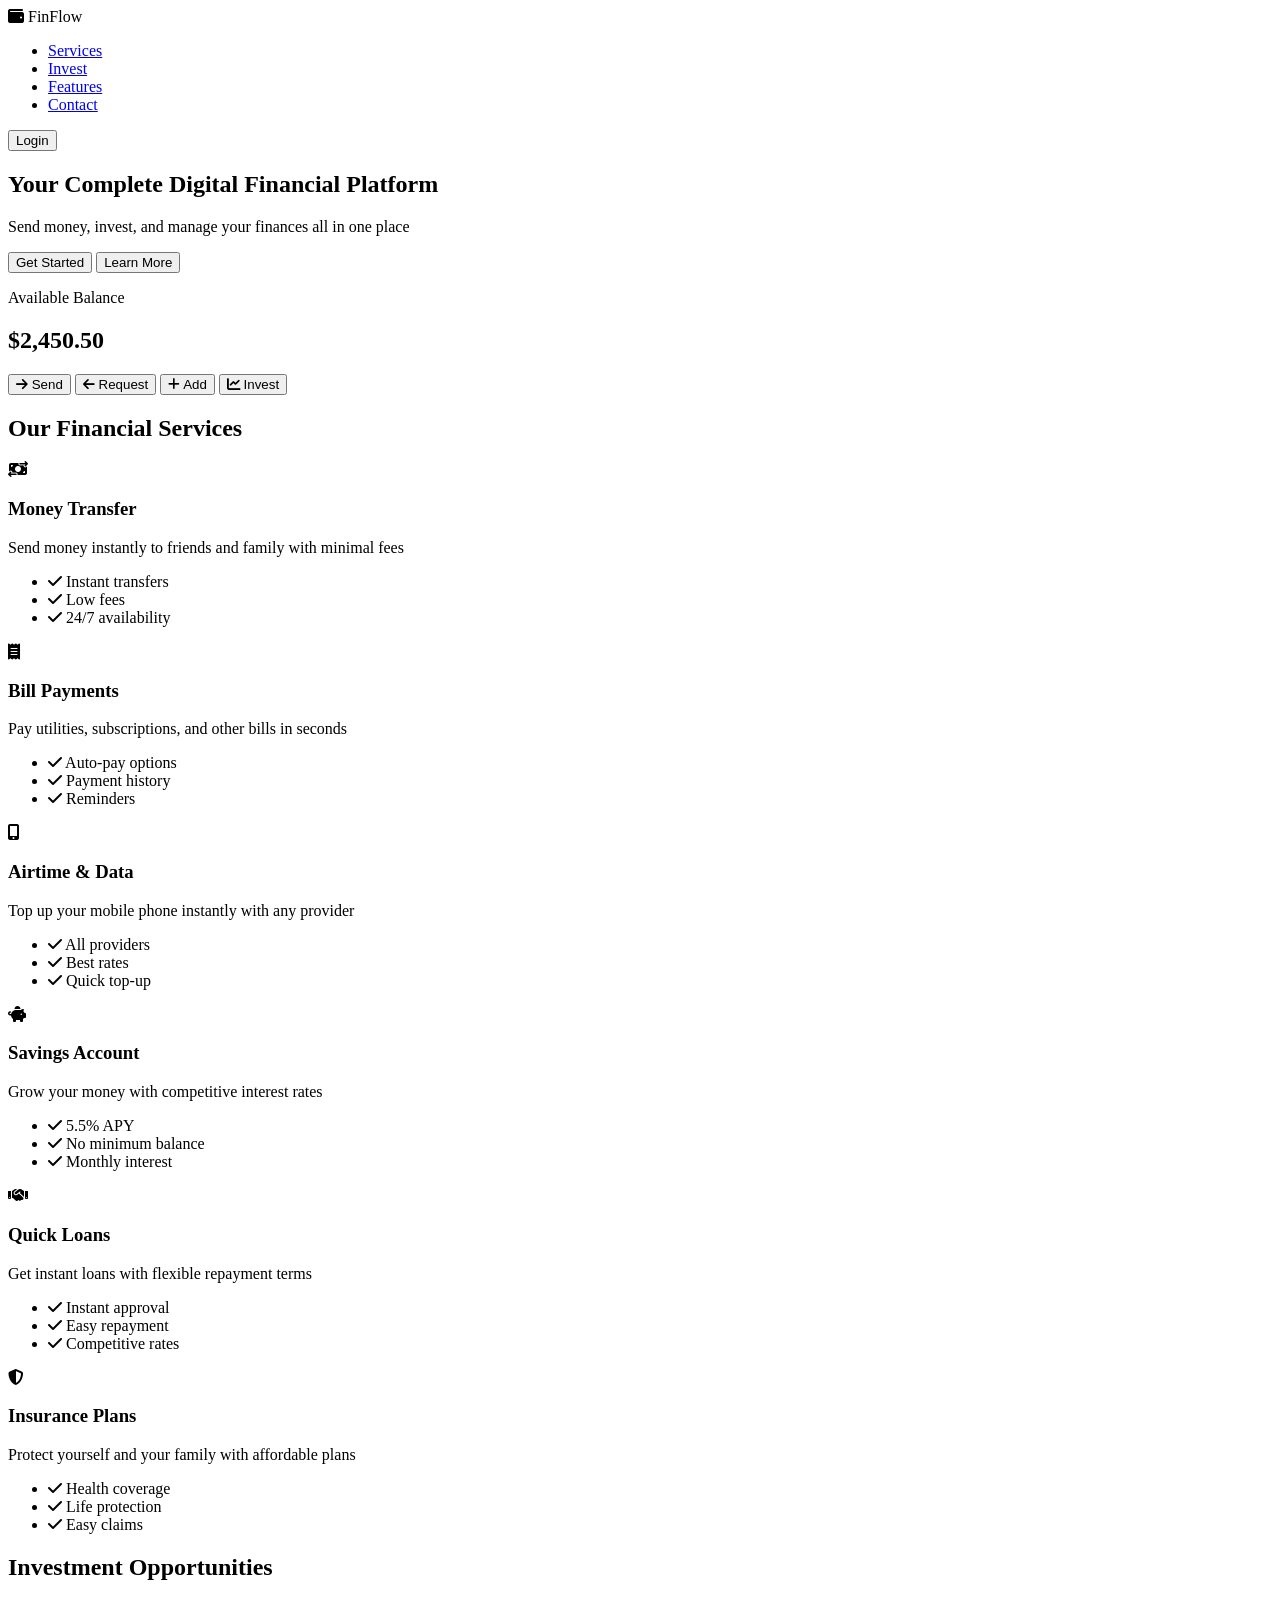
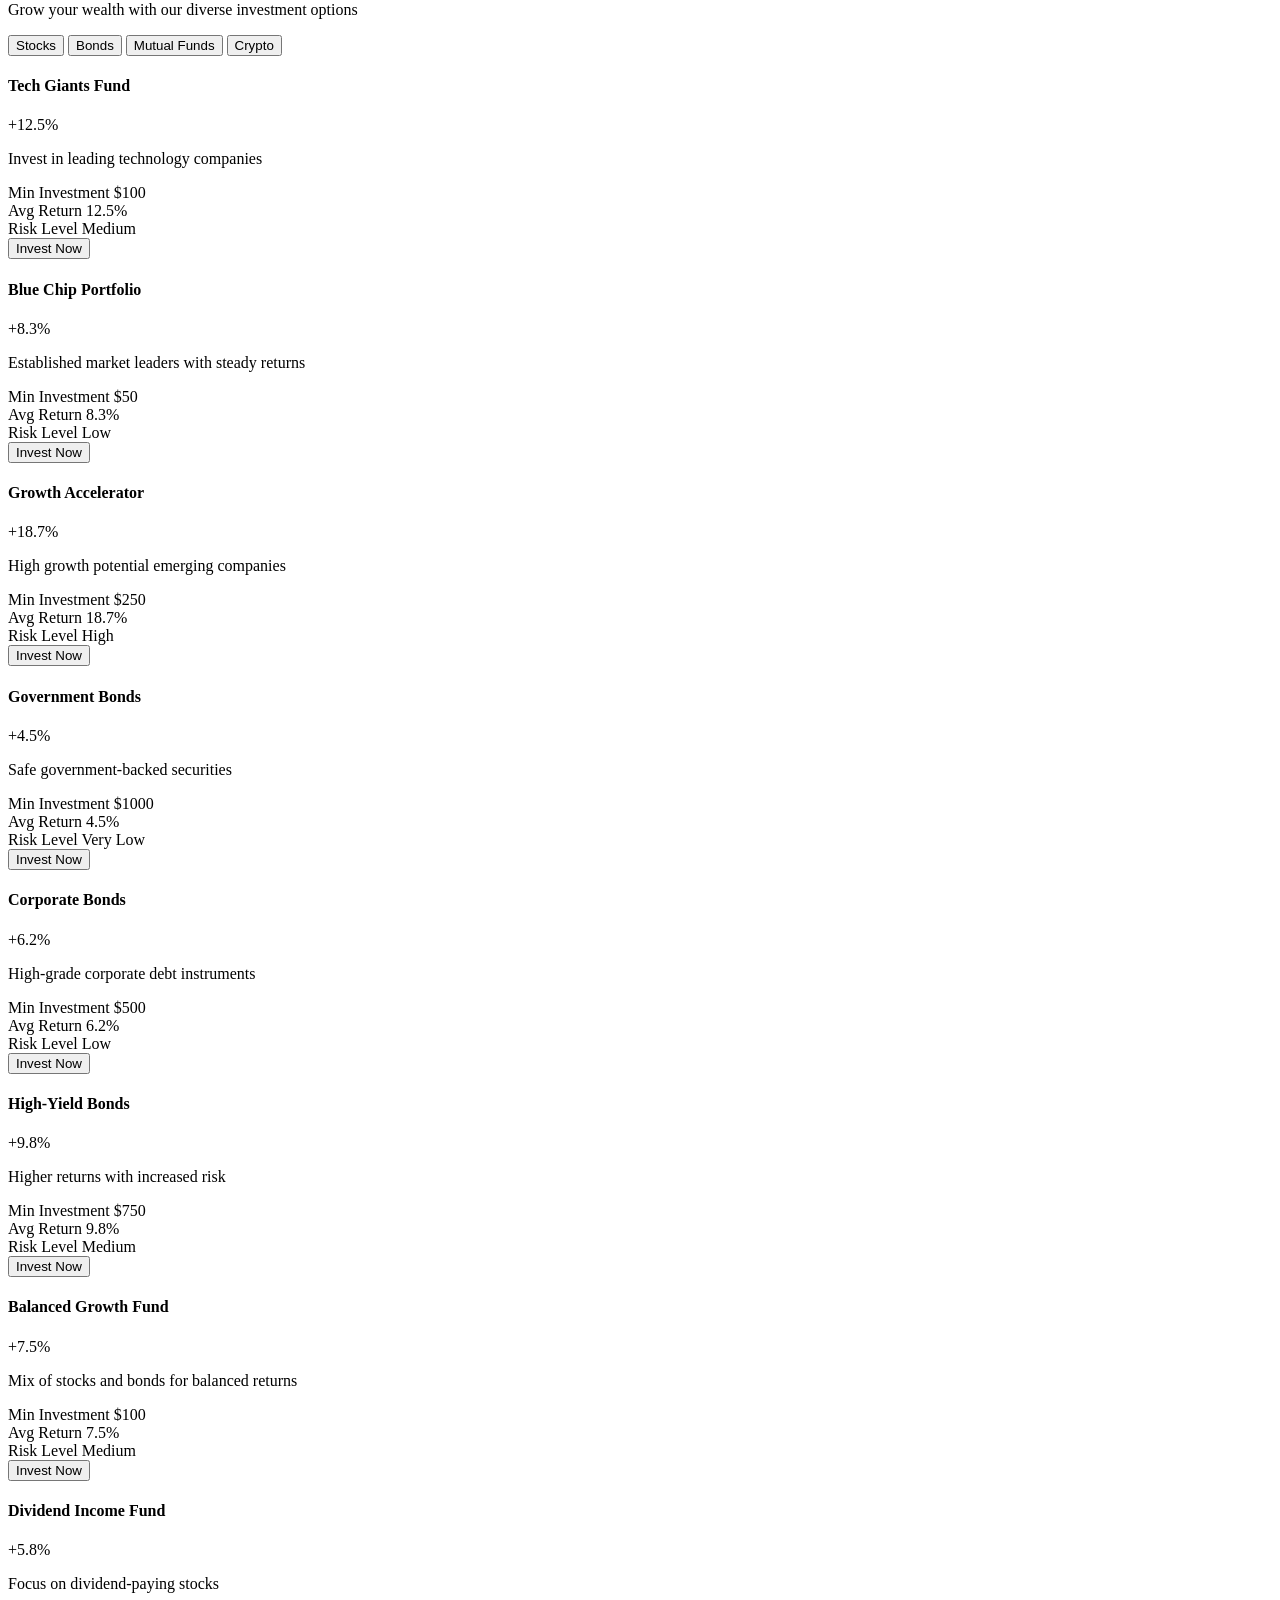
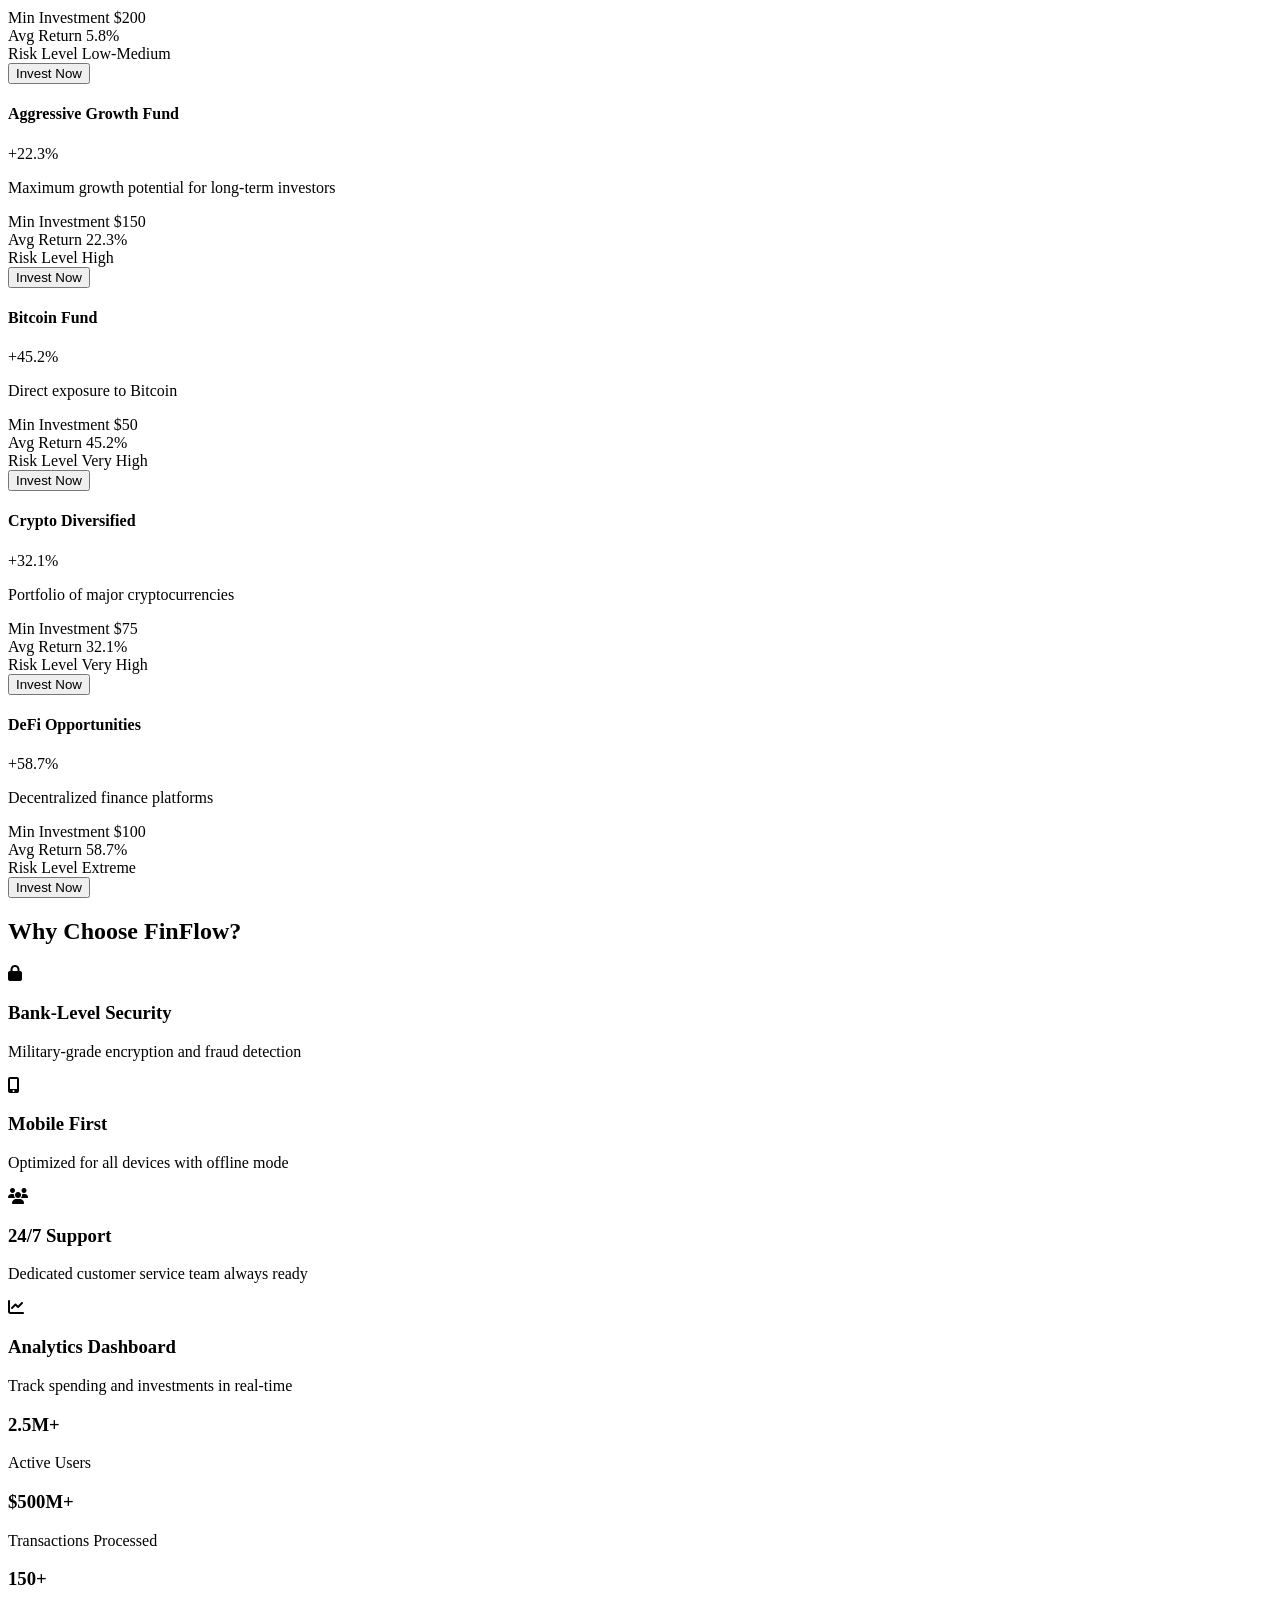
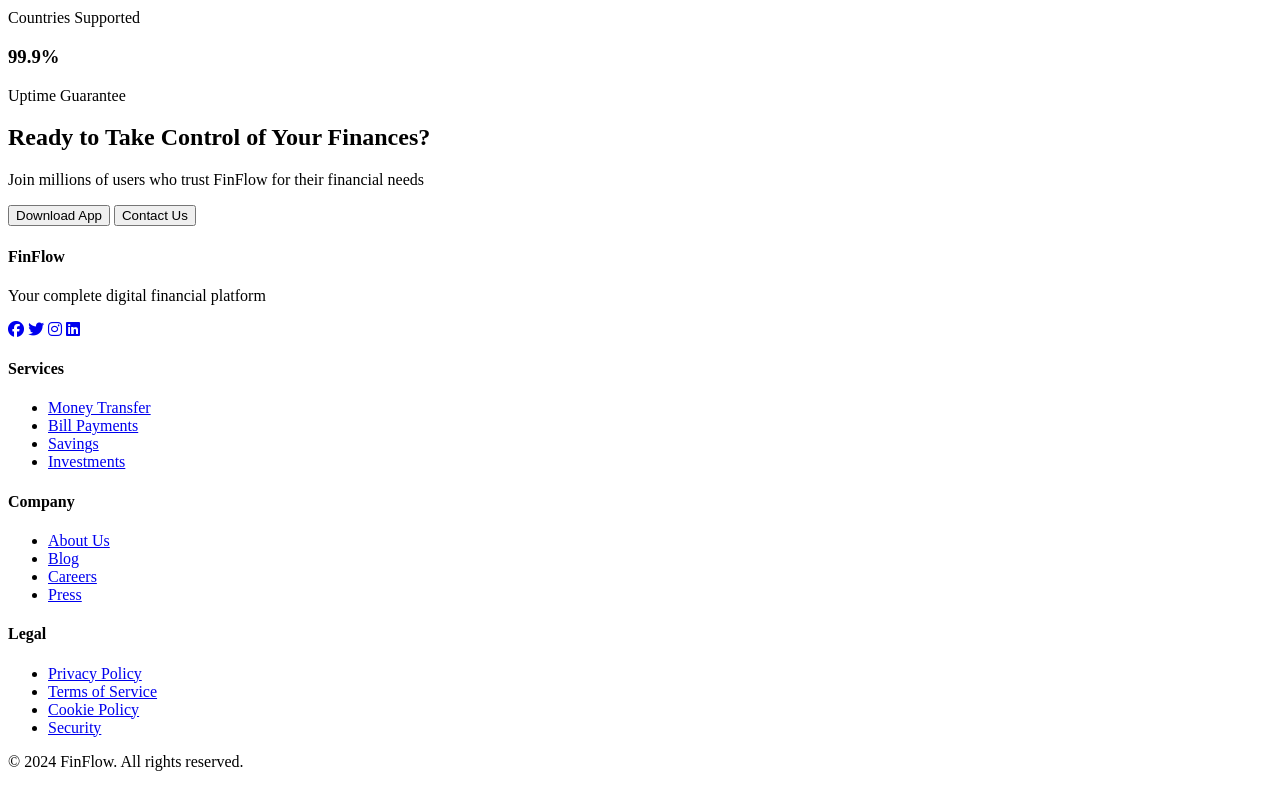
==== index.html @ b277e68d "Create fintech website index.html" ====
<!DOCTYPE html>
<html lang="en">
<head>
    <meta charset="UTF-8">
    <meta name="viewport" content="width=device-width, initial-scale=1.0">
    <title>FinFlow - Digital Financial Platform</title>
    <link rel="stylesheet" href="styles.css">
    <link rel="stylesheet" href="https://cdnjs.cloudflare.com/ajax/libs/font-awesome/6.4.0/css/all.min.css">
</head>
<body>
    <!-- Navigation Bar -->
    <nav class="navbar">
        <div class="container">
            <div class="nav-wrapper">
                <div class="logo">
                    <i class="fas fa-wallet"></i>
                    <span>FinFlow</span>
                </div>
                <ul class="nav-links">
                    <li><a href="#services">Services</a></li>
                    <li><a href="#invest">Invest</a></li>
                    <li><a href="#features">Features</a></li>
                    <li><a href="#contact">Contact</a></li>
                </ul>
                <button class="nav-btn">Login</button>
            </div>
        </div>
    </nav>

    <!-- Hero Section -->
    <section class="hero">
        <div class="container">
            <div class="hero-content">
                <h1>Your Complete Digital Financial Platform</h1>
                <p>Send money, invest, and manage your finances all in one place</p>
                <div class="hero-buttons">
                    <button class="btn btn-primary">Get Started</button>
                    <button class="btn btn-secondary">Learn More</button>
                </div>
            </div>
            <div class="hero-visual">
                <div class="phone-mockup">
                    <div class="phone-screen">
                        <div class="status-bar"></div>
                        <div class="app-content">
                            <div class="balance-card">
                                <p>Available Balance</p>
                                <h2>$2,450.50</h2>
                            </div>
                            <div class="quick-actions">
                                <button><i class="fas fa-arrow-right"></i> Send</button>
                                <button><i class="fas fa-arrow-left"></i> Request</button>
                                <button><i class="fas fa-plus"></i> Add</button>
                                <button><i class="fas fa-chart-line"></i> Invest</button>
                            </div>
                        </div>
                    </div>
                </div>
            </div>
        </div>
    </section>

    <!-- Services Section -->
    <section class="services" id="services">
        <div class="container">
            <h2>Our Financial Services</h2>
            <div class="services-grid">
                <!-- Money Transfer -->
                <div class="service-card">
                    <div class="service-icon">
                        <i class="fas fa-money-bill-transfer"></i>
                    </div>
                    <h3>Money Transfer</h3>
                    <p>Send money instantly to friends and family with minimal fees</p>
                    <ul class="service-features">
                        <li><i class="fas fa-check"></i> Instant transfers</li>
                        <li><i class="fas fa-check"></i> Low fees</li>
                        <li><i class="fas fa-check"></i> 24/7 availability</li>
                    </ul>
                </div>

                <!-- Bill Payments -->
                <div class="service-card">
                    <div class="service-icon">
                        <i class="fas fa-receipt"></i>
                    </div>
                    <h3>Bill Payments</h3>
                    <p>Pay utilities, subscriptions, and other bills in seconds</p>
                    <ul class="service-features">
                        <li><i class="fas fa-check"></i> Auto-pay options</li>
                        <li><i class="fas fa-check"></i> Payment history</li>
                        <li><i class="fas fa-check"></i> Reminders</li>
                    </ul>
                </div>

                <!-- Airtime & Data -->
                <div class="service-card">
                    <div class="service-icon">
                        <i class="fas fa-mobile-alt"></i>
                    </div>
                    <h3>Airtime & Data</h3>
                    <p>Top up your mobile phone instantly with any provider</p>
                    <ul class="service-features">
                        <li><i class="fas fa-check"></i> All providers</li>
                        <li><i class="fas fa-check"></i> Best rates</li>
                        <li><i class="fas fa-check"></i> Quick top-up</li>
                    </ul>
                </div>

                <!-- Savings Account -->
                <div class="service-card">
                    <div class="service-icon">
                        <i class="fas fa-piggy-bank"></i>
                    </div>
                    <h3>Savings Account</h3>
                    <p>Grow your money with competitive interest rates</p>
                    <ul class="service-features">
                        <li><i class="fas fa-check"></i> 5.5% APY</li>
                        <li><i class="fas fa-check"></i> No minimum balance</li>
                        <li><i class="fas fa-check"></i> Monthly interest</li>
                    </ul>
                </div>

                <!-- Loans -->
                <div class="service-card">
                    <div class="service-icon">
                        <i class="fas fa-handshake"></i>
                    </div>
                    <h3>Quick Loans</h3>
                    <p>Get instant loans with flexible repayment terms</p>
                    <ul class="service-features">
                        <li><i class="fas fa-check"></i> Instant approval</li>
                        <li><i class="fas fa-check"></i> Easy repayment</li>
                        <li><i class="fas fa-check"></i> Competitive rates</li>
                    </ul>
                </div>

                <!-- Insurance -->
                <div class="service-card">
                    <div class="service-icon">
                        <i class="fas fa-shield-alt"></i>
                    </div>
                    <h3>Insurance Plans</h3>
                    <p>Protect yourself and your family with affordable plans</p>
                    <ul class="service-features">
                        <li><i class="fas fa-check"></i> Health coverage</li>
                        <li><i class="fas fa-check"></i> Life protection</li>
                        <li><i class="fas fa-check"></i> Easy claims</li>
                    </ul>
                </div>
            </div>
        </div>
    </section>

    <!-- Investment Options Section -->
    <section class="investment" id="invest">
        <div class="container">
            <h2>Investment Opportunities</h2>
            <p class="section-subtitle">Grow your wealth with our diverse investment options</p>
            
            <div class="investment-tabs">
                <button class="tab-btn active" data-tab="stocks">Stocks</button>
                <button class="tab-btn" data-tab="bonds">Bonds</button>
                <button class="tab-btn" data-tab="funds">Mutual Funds</button>
                <button class="tab-btn" data-tab="crypto">Crypto</button>
            </div>

            <!-- Stocks Tab -->
            <div class="tab-content active" id="stocks">
                <div class="investment-grid">
                    <div class="investment-card">
                        <div class="stock-header">
                            <h4>Tech Giants Fund</h4>
                            <span class="badge positive">+12.5%</span>
                        </div>
                        <p class="description">Invest in leading technology companies</p>
                        <div class="investment-stats">
                            <div class="stat">
                                <label>Min Investment</label>
                                <span>$100</span>
                            </div>
                            <div class="stat">
                                <label>Avg Return</label>
                                <span>12.5%</span>
                            </div>
                            <div class="stat">
                                <label>Risk Level</label>
                                <span>Medium</span>
                            </div>
                        </div>
                        <button class="btn btn-primary-sm">Invest Now</button>
                    </div>

                    <div class="investment-card">
                        <div class="stock-header">
                            <h4>Blue Chip Portfolio</h4>
                            <span class="badge positive">+8.3%</span>
                        </div>
                        <p class="description">Established market leaders with steady returns</p>
                        <div class="investment-stats">
                            <div class="stat">
                                <label>Min Investment</label>
                                <span>$50</span>
                            </div>
                            <div class="stat">
                                <label>Avg Return</label>
                                <span>8.3%</span>
                            </div>
                            <div class="stat">
                                <label>Risk Level</label>
                                <span>Low</span>
                            </div>
                        </div>
                        <button class="btn btn-primary-sm">Invest Now</button>
                    </div>

                    <div class="investment-card">
                        <div class="stock-header">
                            <h4>Growth Accelerator</h4>
                            <span class="badge positive">+18.7%</span>
                        </div>
                        <p class="description">High growth potential emerging companies</p>
                        <div class="investment-stats">
                            <div class="stat">
                                <label>Min Investment</label>
                                <span>$250</span>
                            </div>
                            <div class="stat">
                                <label>Avg Return</label>
                                <span>18.7%</span>
                            </div>
                            <div class="stat">
                                <label>Risk Level</label>
                                <span>High</span>
                            </div>
                        </div>
                        <button class="btn btn-primary-sm">Invest Now</button>
                    </div>
                </div>
            </div>

            <!-- Bonds Tab -->
            <div class="tab-content" id="bonds">
                <div class="investment-grid">
                    <div class="investment-card">
                        <div class="stock-header">
                            <h4>Government Bonds</h4>
                            <span class="badge positive">+4.5%</span>
                        </div>
                        <p class="description">Safe government-backed securities</p>
                        <div class="investment-stats">
                            <div class="stat">
                                <label>Min Investment</label>
                                <span>$1000</span>
                            </div>
                            <div class="stat">
                                <label>Avg Return</label>
                                <span>4.5%</span>
                            </div>
                            <div class="stat">
                                <label>Risk Level</label>
                                <span>Very Low</span>
                            </div>
                        </div>
                        <button class="btn btn-primary-sm">Invest Now</button>
                    </div>

                    <div class="investment-card">
                        <div class="stock-header">
                            <h4>Corporate Bonds</h4>
                            <span class="badge positive">+6.2%</span>
                        </div>
                        <p class="description">High-grade corporate debt instruments</p>
                        <div class="investment-stats">
                            <div class="stat">
                                <label>Min Investment</label>
                                <span>$500</span>
                            </div>
                            <div class="stat">
                                <label>Avg Return</label>
                                <span>6.2%</span>
                            </div>
                            <div class="stat">
                                <label>Risk Level</label>
                                <span>Low</span>
                            </div>
                        </div>
                        <button class="btn btn-primary-sm">Invest Now</button>
                    </div>

                    <div class="investment-card">
                        <div class="stock-header">
                            <h4>High-Yield Bonds</h4>
                            <span class="badge positive">+9.8%</span>
                        </div>
                        <p class="description">Higher returns with increased risk</p>
                        <div class="investment-stats">
                            <div class="stat">
                                <label>Min Investment</label>
                                <span>$750</span>
                            </div>
                            <div class="stat">
                                <label>Avg Return</label>
                                <span>9.8%</span>
                            </div>
                            <div class="stat">
                                <label>Risk Level</label>
                                <span>Medium</span>
                            </div>
                        </div>
                        <button class="btn btn-primary-sm">Invest Now</button>
                    </div>
                </div>
            </div>

            <!-- Mutual Funds Tab -->
            <div class="tab-content" id="funds">
                <div class="investment-grid">
                    <div class="investment-card">
                        <div class="stock-header">
                            <h4>Balanced Growth Fund</h4>
                            <span class="badge positive">+7.5%</span>
                        </div>
                        <p class="description">Mix of stocks and bonds for balanced returns</p>
                        <div class="investment-stats">
                            <div class="stat">
                                <label>Min Investment</label>
                                <span>$100</span>
                            </div>
                            <div class="stat">
                                <label>Avg Return</label>
                                <span>7.5%</span>
                            </div>
                            <div class="stat">
                                <label>Risk Level</label>
                                <span>Medium</span>
                            </div>
                        </div>
                        <button class="btn btn-primary-sm">Invest Now</button>
                    </div>

                    <div class="investment-card">
                        <div class="stock-header">
                            <h4>Dividend Income Fund</h4>
                            <span class="badge positive">+5.8%</span>
                        </div>
                        <p class="description">Focus on dividend-paying stocks</p>
                        <div class="investment-stats">
                            <div class="stat">
                                <label>Min Investment</label>
                                <span>$200</span>
                            </div>
                            <div class="stat">
                                <label>Avg Return</label>
                                <span>5.8%</span>
                            </div>
                            <div class="stat">
                                <label>Risk Level</label>
                                <span>Low-Medium</span>
                            </div>
                        </div>
                        <button class="btn btn-primary-sm">Invest Now</button>
                    </div>

                    <div class="investment-card">
                        <div class="stock-header">
                            <h4>Aggressive Growth Fund</h4>
                            <span class="badge positive">+22.3%</span>
                        </div>
                        <p class="description">Maximum growth potential for long-term investors</p>
                        <div class="investment-stats">
                            <div class="stat">
                                <label>Min Investment</label>
                                <span>$150</span>
                            </div>
                            <div class="stat">
                                <label>Avg Return</label>
                                <span>22.3%</span>
                            </div>
                            <div class="stat">
                                <label>Risk Level</label>
                                <span>High</span>
                            </div>
                        </div>
                        <button class="btn btn-primary-sm">Invest Now</button>
                    </div>
                </div>
            </div>

            <!-- Crypto Tab -->
            <div class="tab-content" id="crypto">
                <div class="investment-grid">
                    <div class="investment-card">
                        <div class="stock-header">
                            <h4>Bitcoin Fund</h4>
                            <span class="badge positive">+45.2%</span>
                        </div>
                        <p class="description">Direct exposure to Bitcoin</p>
                        <div class="investment-stats">
                            <div class="stat">
                                <label>Min Investment</label>
                                <span>$50</span>
                            </div>
                            <div class="stat">
                                <label>Avg Return</label>
                                <span>45.2%</span>
                            </div>
                            <div class="stat">
                                <label>Risk Level</label>
                                <span>Very High</span>
                            </div>
                        </div>
                        <button class="btn btn-primary-sm">Invest Now</button>
                    </div>

                    <div class="investment-card">
                        <div class="stock-header">
                            <h4>Crypto Diversified</h4>
                            <span class="badge positive">+32.1%</span>
                        </div>
                        <p class="description">Portfolio of major cryptocurrencies</p>
                        <div class="investment-stats">
                            <div class="stat">
                                <label>Min Investment</label>
                                <span>$75</span>
                            </div>
                            <div class="stat">
                                <label>Avg Return</label>
                                <span>32.1%</span>
                            </div>
                            <div class="stat">
                                <label>Risk Level</label>
                                <span>Very High</span>
                            </div>
                        </div>
                        <button class="btn btn-primary-sm">Invest Now</button>
                    </div>

                    <div class="investment-card">
                        <div class="stock-header">
                            <h4>DeFi Opportunities</h4>
                            <span class="badge positive">+58.7%</span>
                        </div>
                        <p class="description">Decentralized finance platforms</p>
                        <div class="investment-stats">
                            <div class="stat">
                                <label>Min Investment</label>
                                <span>$100</span>
                            </div>
                            <div class="stat">
                                <label>Avg Return</label>
                                <span>58.7%</span>
                            </div>
                            <div class="stat">
                                <label>Risk Level</label>
                                <span>Extreme</span>
                            </div>
                        </div>
                        <button class="btn btn-primary-sm">Invest Now</button>
                    </div>
                </div>
            </div>
        </div>
    </section>

    <!-- Features Section -->
    <section class="features" id="features">
        <div class="container">
            <h2>Why Choose FinFlow?</h2>
            <div class="features-grid">
                <div class="feature-item">
                    <div class="feature-icon">
                        <i class="fas fa-lock"></i>
                    </div>
                    <h3>Bank-Level Security</h3>
                    <p>Military-grade encryption and fraud detection</p>
                </div>
                <div class="feature-item">
                    <div class="feature-icon">
                        <i class="fas fa-mobile-alt"></i>
                    </div>
                    <h3>Mobile First</h3>
                    <p>Optimized for all devices with offline mode</p>
                </div>
                <div class="feature-item">
                    <div class="feature-icon">
                        <i class="fas fa-users"></i>
                    </div>
                    <h3>24/7 Support</h3>
                    <p>Dedicated customer service team always ready</p>
                </div>
                <div class="feature-item">
                    <div class="feature-icon">
                        <i class="fas fa-chart-line"></i>
                    </div>
                    <h3>Analytics Dashboard</h3>
                    <p>Track spending and investments in real-time</p>
                </div>
            </div>
        </div>
    </section>

    <!-- Stats Section -->
    <section class="stats">
        <div class="container">
            <div class="stat-box">
                <h3>2.5M+</h3>
                <p>Active Users</p>
            </div>
            <div class="stat-box">
                <h3>$500M+</h3>
                <p>Transactions Processed</p>
            </div>
            <div class="stat-box">
                <h3>150+</h3>
                <p>Countries Supported</p>
            </div>
            <div class="stat-box">
                <h3>99.9%</h3>
                <p>Uptime Guarantee</p>
            </div>
        </div>
    </section>

    <!-- Contact/CTA Section -->
    <section class="cta" id="contact">
        <div class="container">
            <h2>Ready to Take Control of Your Finances?</h2>
            <p>Join millions of users who trust FinFlow for their financial needs</p>
            <div class="cta-buttons">
                <button class="btn btn-primary">Download App</button>
                <button class="btn btn-secondary">Contact Us</button>
            </div>
        </div>
    </section>

    <!-- Footer -->
    <footer class="footer">
        <div class="container">
            <div class="footer-content">
                <div class="footer-section">
                    <h4>FinFlow</h4>
                    <p>Your complete digital financial platform</p>
                    <div class="social-links">
                        <a href="#"><i class="fab fa-facebook"></i></a>
                        <a href="#"><i class="fab fa-twitter"></i></a>
                        <a href="#"><i class="fab fa-instagram"></i></a>
                        <a href="#"><i class="fab fa-linkedin"></i></a>
                    </div>
                </div>
                <div class="footer-section">
                    <h4>Services</h4>
                    <ul>
                        <li><a href="#">Money Transfer</a></li>
                        <li><a href="#">Bill Payments</a></li>
                        <li><a href="#">Savings</a></li>
                        <li><a href="#">Investments</a></li>
                    </ul>
                </div>
                <div class="footer-section">
                    <h4>Company</h4>
                    <ul>
                        <li><a href="#">About Us</a></li>
                        <li><a href="#">Blog</a></li>
                        <li><a href="#">Careers</a></li>
                        <li><a href="#">Press</a></li>
                    </ul>
                </div>
                <div class="footer-section">
                    <h4>Legal</h4>
                    <ul>
                        <li><a href="#">Privacy Policy</a></li>
                        <li><a href="#">Terms of Service</a></li>
                        <li><a href="#">Cookie Policy</a></li>
                        <li><a href="#">Security</a></li>
                    </ul>
                </div>
            </div>
            <div class="footer-bottom">
                <p>&copy; 2024 FinFlow. All rights reserved.</p>
            </div>
        </div>
    </footer>

    <script src="script.js"></script>
</body>
</html>
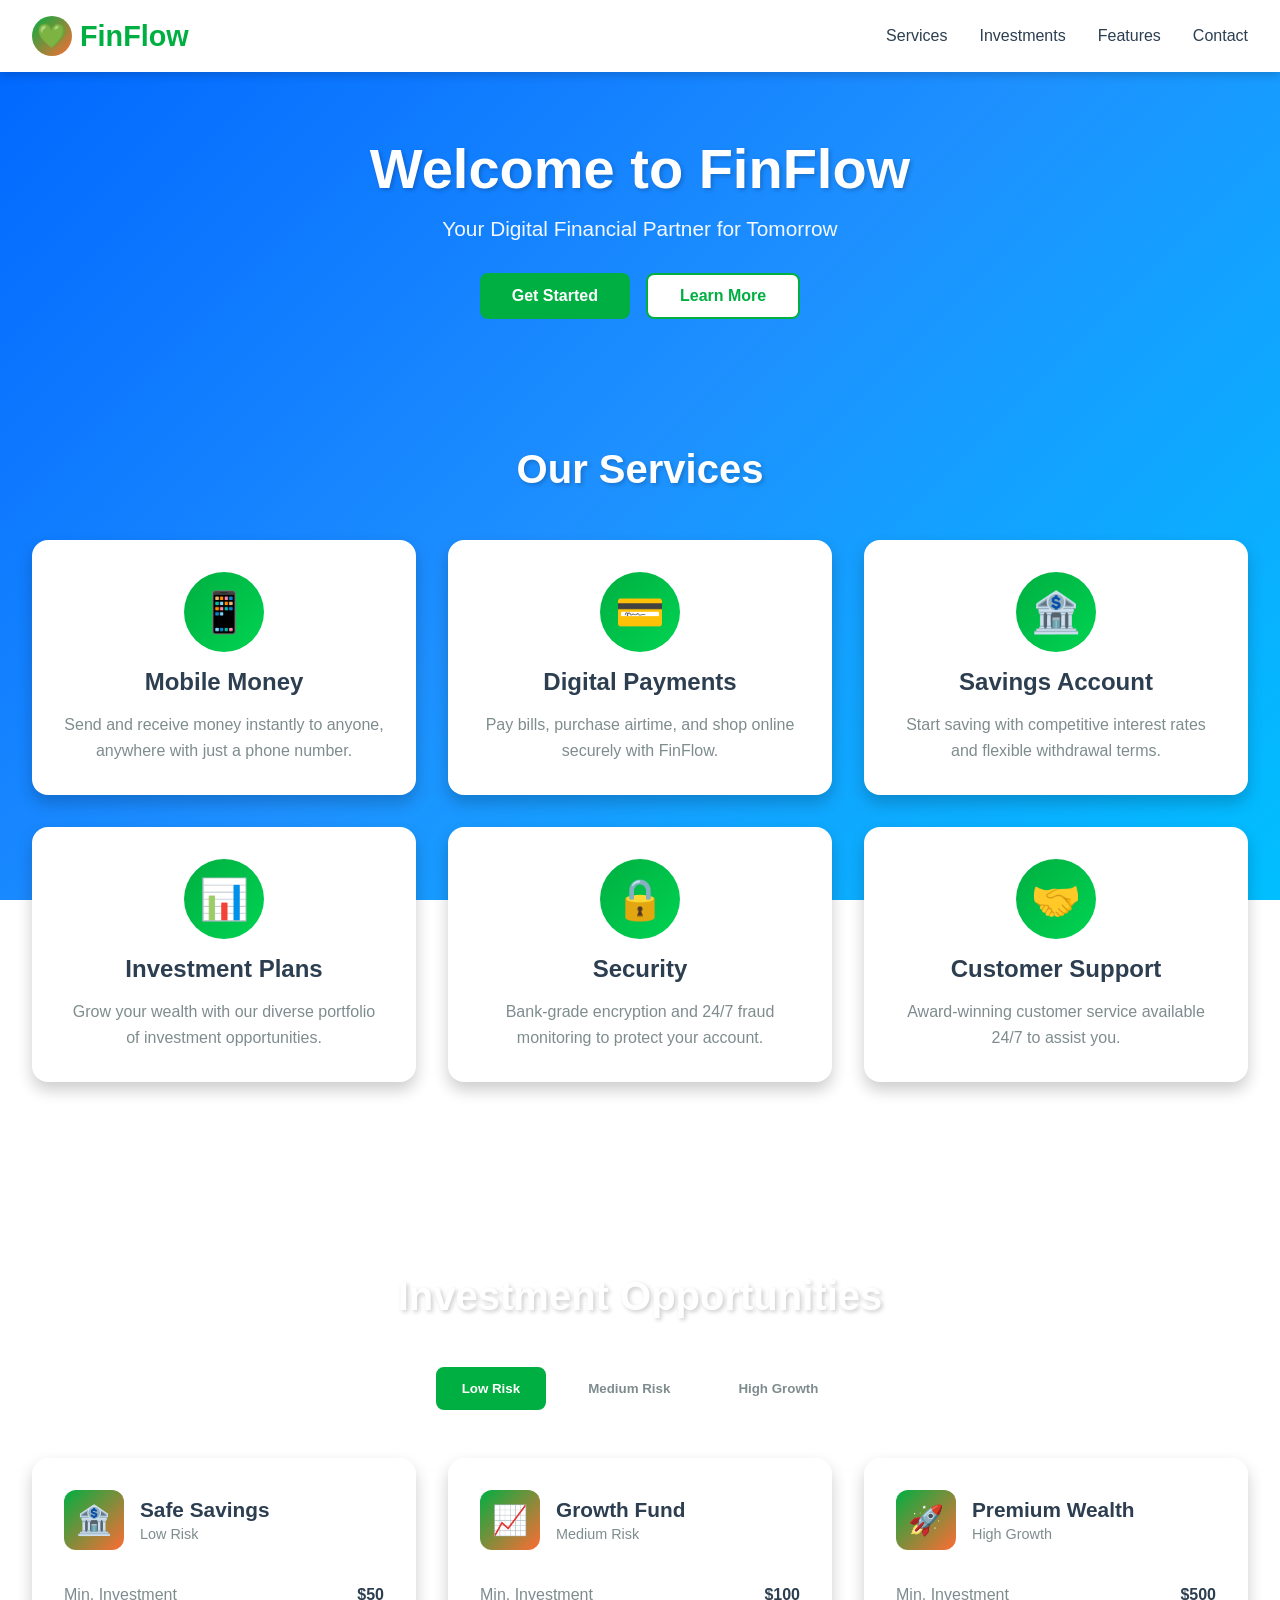
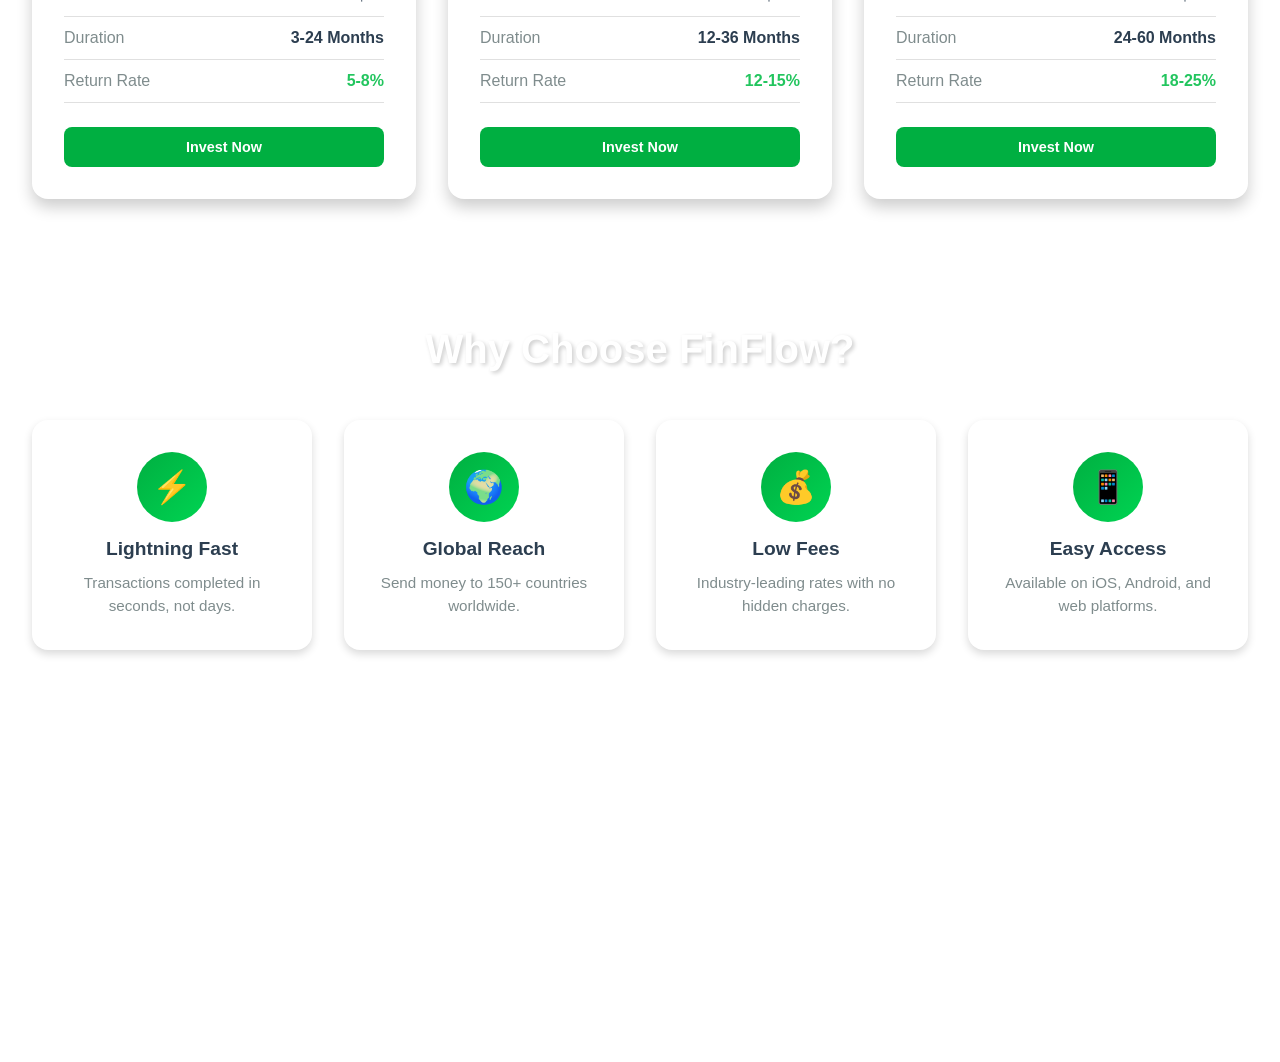
==== commit cde44cb3: "Update with beautiful Safaricom-inspired design with logos and appealing UI" ====
--- a/index.html
+++ b/index.html
@@ -3,585 +3,812 @@
 <head>
     <meta charset="UTF-8">
     <meta name="viewport" content="width=device-width, initial-scale=1.0">
-    <title>FinFlow - Digital Financial Platform</title>
-    <link rel="stylesheet" href="styles.css">
-    <link rel="stylesheet" href="https://cdnjs.cloudflare.com/ajax/libs/font-awesome/6.4.0/css/all.min.css">
+    <title>FinFlow - Digital Financial Services</title>
+    <style>
+        * {
+            margin: 0;
+            padding: 0;
+            box-sizing: border-box;
+        }
+
+        :root {
+            --primary-color: #00af41;
+            --secondary-color: #ff6b35;
+            --dark-bg: #1a1a1a;
+            --light-bg: #f8f9fa;
+            --text-dark: #2c3e50;
+            --text-light: #7f8c8d;
+            --border-color: #e0e0e0;
+            --shadow-sm: 0 2px 4px rgba(0, 0, 0, 0.1);
+            --shadow-md: 0 4px 8px rgba(0, 0, 0, 0.15);
+            --shadow-lg: 0 8px 16px rgba(0, 0, 0, 0.2);
+            --shadow-xl: 0 16px 32px rgba(0, 0, 0, 0.25);
+        }
+
+        body {
+            background: linear-gradient(135deg, #0066ff 0%, #1e90ff 50%, #00bfff 100%);
+            background-attachment: fixed;
+            font-family: 'Segoe UI', Tahoma, Geneva, Verdana, sans-serif;
+            color: var(--text-dark);
+            min-height: 100vh;
+        }
+
+        /* Header & Navigation */
+        header {
+            background: white;
+            box-shadow: var(--shadow-md);
+            position: sticky;
+            top: 0;
+            z-index: 1000;
+        }
+
+        .header-container {
+            display: flex;
+            justify-content: space-between;
+            align-items: center;
+            padding: 1rem 2rem;
+            max-width: 1400px;
+            margin: 0 auto;
+        }
+
+        .logo {
+            display: flex;
+            align-items: center;
+            gap: 0.5rem;
+            font-size: 1.8rem;
+            font-weight: 700;
+            color: var(--primary-color);
+        }
+
+        .logo-icon {
+            width: 40px;
+            height: 40px;
+            background: linear-gradient(135deg, var(--primary-color), var(--secondary-color));
+            border-radius: 50%;
+            display: flex;
+            align-items: center;
+            justify-content: center;
+            color: white;
+            font-weight: bold;
+            font-size: 1.5rem;
+        }
+
+        .nav-links {
+            display: flex;
+            gap: 2rem;
+            list-style: none;
+        }
+
+        .nav-links a {
+            text-decoration: none;
+            color: var(--text-dark);
+            font-weight: 500;
+            transition: color 0.3s ease;
+        }
+
+        .nav-links a:hover {
+            color: var(--primary-color);
+        }
+
+        .nav-links a.active {
+            color: var(--primary-color);
+            border-bottom: 2px solid var(--primary-color);
+            padding-bottom: 0.25rem;
+        }
+
+        /* Hero Section */
+        .hero {
+            padding: 4rem 2rem;
+            text-align: center;
+            color: white;
+            max-width: 1400px;
+            margin: 0 auto;
+        }
+
+        .hero h1 {
+            font-size: 3.5rem;
+            margin-bottom: 1rem;
+            text-shadow: 2px 2px 4px rgba(0, 0, 0, 0.2);
+        }
+
+        .hero p {
+            font-size: 1.3rem;
+            margin-bottom: 2rem;
+            opacity: 0.95;
+        }
+
+        .cta-buttons {
+            display: flex;
+            gap: 1rem;
+            justify-content: center;
+            flex-wrap: wrap;
+        }
+
+        .btn {
+            padding: 0.75rem 2rem;
+            border: none;
+            border-radius: 0.5rem;
+            font-size: 1rem;
+            font-weight: 600;
+            cursor: pointer;
+            transition: all 0.3s ease;
+            text-decoration: none;
+            display: inline-block;
+        }
+
+        .btn-primary {
+            background: var(--primary-color);
+            color: white;
+        }
+
+        .btn-primary:hover {
+            background: #008a32;
+            transform: translateY(-2px);
+            box-shadow: var(--shadow-lg);
+        }
+
+        .btn-secondary {
+            background: white;
+            color: var(--primary-color);
+            border: 2px solid var(--primary-color);
+        }
+
+        .btn-secondary:hover {
+            background: var(--primary-color);
+            color: white;
+            transform: translateY(-2px);
+        }
+
+        .btn-primary-sm {
+            padding: 0.5rem 1.5rem;
+            font-size: 0.9rem;
+        }
+
+        /* Main Container */
+        .container {
+            max-width: 1400px;
+            margin: 0 auto;
+            padding: 0 2rem;
+        }
+
+        /* Services Section */
+        .services {
+            padding: 4rem 0;
+        }
+
+        .section-title {
+            text-align: center;
+            font-size: 2.5rem;
+            margin-bottom: 3rem;
+            color: white;
+            text-shadow: 2px 2px 4px rgba(0, 0, 0, 0.2);
+        }
+
+        .services-grid {
+            display: grid;
+            grid-template-columns: repeat(auto-fit, minmax(300px, 1fr));
+            gap: 2rem;
+            margin-bottom: 4rem;
+        }
+
+        .service-card {
+            background: white;
+            border-radius: 1rem;
+            padding: 2rem;
+            text-align: center;
+            box-shadow: var(--shadow-lg);
+            transition: all 0.3s ease;
+            opacity: 0;
+        }
+
+        .service-card:hover {
+            transform: translateY(-10px);
+            box-shadow: var(--shadow-xl);
+        }
+
+        .service-icon {
+            width: 80px;
+            height: 80px;
+            margin: 0 auto 1rem;
+            background: linear-gradient(135deg, var(--primary-color), #00d452);
+            border-radius: 50%;
+            display: flex;
+            align-items: center;
+            justify-content: center;
+            font-size: 2.5rem;
+        }
+
+        .service-card h3 {
+            font-size: 1.5rem;
+            margin-bottom: 1rem;
+            color: var(--text-dark);
+        }
+
+        .service-card p {
+            color: var(--text-light);
+            line-height: 1.6;
+        }
+
+        /* Investment Section */
+        .investments {
+            padding: 4rem 0;
+        }
+
+        .tab-buttons {
+            display: flex;
+            justify-content: center;
+            gap: 1rem;
+            margin-bottom: 3rem;
+            flex-wrap: wrap;
+        }
+
+        .tab-btn {
+            padding: 0.75rem 1.5rem;
+            background: white;
+            border: 2px solid transparent;
+            border-radius: 0.5rem;
+            cursor: pointer;
+            font-weight: 600;
+            transition: all 0.3s ease;
+            color: var(--text-light);
+        }
+
+        .tab-btn:hover {
+            border-color: var(--primary-color);
+        }
+
+        .tab-btn.active {
+            background: var(--primary-color);
+            color: white;
+            border-color: var(--primary-color);
+        }
+
+        .investment-cards {
+            display: grid;
+            grid-template-columns: repeat(auto-fit, minmax(280px, 1fr));
+            gap: 2rem;
+        }
+
+        .investment-card {
+            background: white;
+            border-radius: 1rem;
+            padding: 2rem;
+            box-shadow: var(--shadow-lg);
+            transition: all 0.3s ease;
+            opacity: 0;
+        }
+
+        .investment-card:hover {
+            transform: translateY(-10px);
+            box-shadow: var(--shadow-xl);
+        }
+
+        .investment-header {
+            display: flex;
+            align-items: center;
+            gap: 1rem;
+            margin-bottom: 1.5rem;
+        }
+
+        .investment-icon {
+            width: 60px;
+            height: 60px;
+            background: linear-gradient(135deg, var(--primary-color), var(--secondary-color));
+            border-radius: 0.75rem;
+            display: flex;
+            align-items: center;
+            justify-content: center;
+            font-size: 1.8rem;
+        }
+
+        .investment-info h4 {
+            font-size: 1.3rem;
+            color: var(--text-dark);
+            margin-bottom: 0.25rem;
+        }
+
+        .investment-info p {
+            color: var(--text-light);
+            font-size: 0.9rem;
+        }
+
+        .investment-details {
+            margin-bottom: 1.5rem;
+        }
+
+        .detail-row {
+            display: flex;
+            justify-content: space-between;
+            padding: 0.75rem 0;
+            border-bottom: 1px solid var(--border-color);
+        }
+
+        .detail-label {
+            color: var(--text-light);
+        }
+
+        .detail-value {
+            font-weight: 600;
+            color: var(--text-dark);
+        }
+
+        .return-positive {
+            color: #22c55e;
+        }
+
+        .return-negative {
+            color: #ef4444;
+        }
+
+        .invest-btn {
+            width: 100%;
+            padding: 0.75rem;
+            background: var(--primary-color);
+            color: white;
+            border: none;
+            border-radius: 0.5rem;
+            font-weight: 600;
+            cursor: pointer;
+            transition: all 0.3s ease;
+        }
+
+        .invest-btn:hover {
+            background: #008a32;
+            transform: translateY(-2px);
+        }
+
+        /* Features Section */
+        .features {
+            padding: 4rem 0;
+        }
+
+        .features-grid {
+            display: grid;
+            grid-template-columns: repeat(auto-fit, minmax(250px, 1fr));
+            gap: 2rem;
+        }
+
+        .feature-item {
+            background: white;
+            padding: 2rem;
+            border-radius: 1rem;
+            text-align: center;
+            box-shadow: var(--shadow-md);
+            transition: all 0.3s ease;
+            opacity: 0;
+        }
+
+        .feature-item:hover {
+            transform: scale(1.05);
+            box-shadow: var(--shadow-lg);
+        }
+
+        .feature-icon {
+            width: 70px;
+            height: 70px;
+            margin: 0 auto 1rem;
+            background: linear-gradient(135deg, #00af41, #00d452);
+            border-radius: 50%;
+            display: flex;
+            align-items: center;
+            justify-content: center;
+            font-size: 2rem;
+        }
+
+        .feature-item h4 {
+            font-size: 1.2rem;
+            margin-bottom: 0.75rem;
+            color: var(--text-dark);
+        }
+
+        .feature-item p {
+            color: var(--text-light);
+            font-size: 0.95rem;
+            line-height: 1.5;
+        }
+
+        /* Stats Section */
+        .stats {
+            padding: 4rem 0;
+            background: rgba(255, 255, 255, 0.1);
+            border-radius: 1rem;
+            margin-bottom: 4rem;
+        }
+
+        .stats-grid {
+            display: grid;
+            grid-template-columns: repeat(auto-fit, minmax(200px, 1fr));
+            gap: 2rem;
+        }
+
+        .stat-box {
+            text-align: center;
+            color: white;
+        }
+
+        .stat-box h3 {
+            font-size: 2.5rem;
+            margin-bottom: 0.5rem;
+        }
+
+        .stat-box p {
+            font-size: 1.1rem;
+            opacity: 0.9;
+        }
+
+        /* Modal Styles */
+        .modal {
+            position: fixed;
+            top: 0;
+            left: 0;
+            width: 100%;
+            height: 100%;
+            background: rgba(0, 0, 0, 0.5);
+            display: flex;
+            align-items: center;
+            justify-content: center;
+            z-index: 2000;
+            animation: fadeIn 0.3s ease;
+        }
+
+        .modal-content {
+            background: white;
+            padding: 2rem;
+            border-radius: 1rem;
+            max-width: 500px;
+            width: 90%;
+            position: relative;
+            box-shadow: var(--shadow-xl);
+            animation: slideUp 0.3s ease;
+        }
+
+        .modal-close {
+            position: absolute;
+            top: 1rem;
+            right: 1rem;
+            background: none;
+            border: none;
+            font-size: 1.5rem;
+            cursor: pointer;
+            color: var(--text-light);
+            transition: color 0.3s ease;
+        }
+
+        .modal-close:hover {
+            color: var(--text-dark);
+        }
+
+        .modal-content h2 {
+            font-size: 1.5rem;
+            margin-bottom: 1.5rem;
+            color: var(--primary-color);
+        }
+
+        /* Form Styles */
+        .investment-form {
+            display: flex;
+            flex-direction: column;
+            gap: 1rem;
+        }
+
+        .form-group {
+            display: flex;
+            flex-direction: column;
+        }
+
+        .form-group label {
+            font-weight: 600;
+            margin-bottom: 0.5rem;
+            color: var(--text-dark);
+        }
+
+        .form-group input,
+        .form-group select {
+            padding: 0.75rem;
+            border: 1px solid var(--border-color);
+            border-radius: 0.5rem;
+            font-size: 1rem;
+            transition: border-color 0.3s ease;
+        }
+
+        .form-group input:focus,
+        .form-group select:focus {
+            outline: none;
+            border-color: var(--primary-color);
+            box-shadow: 0 0 0 3px rgba(0, 175, 65, 0.1);
+        }
+
+        .investment-form .btn {
+            margin-top: 1rem;
+            width: 100%;
+        }
+
+        /* Animations */
+        @keyframes fadeIn {
+            from {
+                opacity: 0;
+            }
+            to {
+                opacity: 1;
+            }
+        }
+
+        @keyframes slideUp {
+            from {
+                transform: translateY(50px);
+                opacity: 0;
+            }
+            to {
+                transform: translateY(0);
+                opacity: 1;
+            }
+        }
+
+        @keyframes slideIn {
+            from {
+                transform: translateX(100px);
+                opacity: 0;
+            }
+            to {
+                transform: translateX(0);
+                opacity: 1;
+            }
+        }
+
+        /* Money Colors */
+        .money-addition,
+        .income,
+        .credit,
+        .gain,
+        .profit {
+            color: #22c55e !important;
+            font-weight: 600;
+        }
+
+        .money-deduction,
+        .expense,
+        .debit,
+        .loss,
+        .charge,
+        .fee {
+            color: #ef4444 !important;
+            font-weight: 600;
+        }
+
+        /* Responsive */
+        @media (max-width: 768px) {
+            .hero h1 {
+                font-size: 2.5rem;
+            }
+
+            .section-title {
+                font-size: 2rem;
+            }
+
+            .nav-links {
+                gap: 1rem;
+                font-size: 0.9rem;
+            }
+
+            .cta-buttons {
+                flex-direction: column;
+                align-items: center;
+            }
+        }
+    </style>
 </head>
 <body>
-    <!-- Navigation Bar -->
-    <nav class="navbar">
-        <div class="container">
-            <div class="nav-wrapper">
-                <div class="logo">
-                    <i class="fas fa-wallet"></i>
-                    <span>FinFlow</span>
-                </div>
+    <!-- Header -->
+    <header>
+        <div class="header-container">
+            <div class="logo">
+                <div class="logo-icon">💚</div>
+                <span>FinFlow</span>
+            </div>
+            <nav>
                 <ul class="nav-links">
-                    <li><a href="#services">Services</a></li>
-                    <li><a href="#invest">Invest</a></li>
-                    <li><a href="#features">Features</a></li>
-                    <li><a href="#contact">Contact</a></li>
+                    <li><a href="#services" class="nav-link">Services</a></li>
+                    <li><a href="#investments" class="nav-link">Investments</a></li>
+                    <li><a href="#features" class="nav-link">Features</a></li>
+                    <li><a href="#contact" class="nav-link">Contact</a></li>
                 </ul>
-                <button class="nav-btn">Login</button>
-            </div>
+            </nav>
         </div>
-    </nav>
+    </header>
 
     <!-- Hero Section -->
     <section class="hero">
+        <h1>Welcome to FinFlow</h1>
+        <p>Your Digital Financial Partner for Tomorrow</p>
+        <div class="cta-buttons">
+            <button class="btn btn-primary">Get Started</button>
+            <button class="btn btn-secondary">Learn More</button>
+        </div>
+    </section>
+
+    <!-- Services Section -->
+    <section class="services" id="services">
         <div class="container">
-            <div class="hero-content">
-                <h1>Your Complete Digital Financial Platform</h1>
-                <p>Send money, invest, and manage your finances all in one place</p>
-                <div class="hero-buttons">
-                    <button class="btn btn-primary">Get Started</button>
-                    <button class="btn btn-secondary">Learn More</button>
-                </div>
-            </div>
-            <div class="hero-visual">
-                <div class="phone-mockup">
-                    <div class="phone-screen">
-                        <div class="status-bar"></div>
-                        <div class="app-content">
-                            <div class="balance-card">
-                                <p>Available Balance</p>
-                                <h2>$2,450.50</h2>
-                            </div>
-                            <div class="quick-actions">
-                                <button><i class="fas fa-arrow-right"></i> Send</button>
-                                <button><i class="fas fa-arrow-left"></i> Request</button>
-                                <button><i class="fas fa-plus"></i> Add</button>
-                                <button><i class="fas fa-chart-line"></i> Invest</button>
-                            </div>
-                        </div>
-                    </div>
+            <h2 class="section-title">Our Services</h2>
+            <div class="services-grid">
+                <div class="service-card">
+                    <div class="service-icon">📱</div>
+                    <h3>Mobile Money</h3>
+                    <p>Send and receive money instantly to anyone, anywhere with just a phone number.</p>
+                </div>
+                <div class="service-card">
+                    <div class="service-icon">💳</div>
+                    <h3>Digital Payments</h3>
+                    <p>Pay bills, purchase airtime, and shop online securely with FinFlow.</p>
+                </div>
+                <div class="service-card">
+                    <div class="service-icon">🏦</div>
+                    <h3>Savings Account</h3>
+                    <p>Start saving with competitive interest rates and flexible withdrawal terms.</p>
+                </div>
+                <div class="service-card">
+                    <div class="service-icon">📊</div>
+                    <h3>Investment Plans</h3>
+                    <p>Grow your wealth with our diverse portfolio of investment opportunities.</p>
+                </div>
+                <div class="service-card">
+                    <div class="service-icon">🔒</div>
+                    <h3>Security</h3>
+                    <p>Bank-grade encryption and 24/7 fraud monitoring to protect your account.</p>
+                </div>
+                <div class="service-card">
+                    <div class="service-icon">🤝</div>
+                    <h3>Customer Support</h3>
+                    <p>Award-winning customer service available 24/7 to assist you.</p>
                 </div>
             </div>
         </div>
     </section>
 
-    <!-- Services Section -->
-    <section class="services" id="services">
+    <!-- Investment Section -->
+    <section class="investments" id="investments">
         <div class="container">
-            <h2>Our Financial Services</h2>
-            <div class="services-grid">
-                <!-- Money Transfer -->
-                <div class="service-card">
-                    <div class="service-icon">
-                        <i class="fas fa-money-bill-transfer"></i>
+            <h2 class="section-title">Investment Opportunities</h2>
+            <div class="tab-buttons">
+                <button class="tab-btn active" data-tab="tab1">Low Risk</button>
+                <button class="tab-btn" data-tab="tab2">Medium Risk</button>
+                <button class="tab-btn" data-tab="tab3">High Growth</button>
+            </div>
+            <div class="investment-cards">
+                <div class="investment-card">
+                    <div class="investment-header">
+                        <div class="investment-icon">🏦</div>
+                        <div class="investment-info">
+                            <h4>Safe Savings</h4>
+                            <p>Low Risk</p>
+                        </div>
                     </div>
-                    <h3>Money Transfer</h3>
-                    <p>Send money instantly to friends and family with minimal fees</p>
-                    <ul class="service-features">
-                        <li><i class="fas fa-check"></i> Instant transfers</li>
-                        <li><i class="fas fa-check"></i> Low fees</li>
-                        <li><i class="fas fa-check"></i> 24/7 availability</li>
-                    </ul>
-                </div>
-
-                <!-- Bill Payments -->
-                <div class="service-card">
-                    <div class="service-icon">
-                        <i class="fas fa-receipt"></i>
+                    <div class="investment-details">
+                        <div class="detail-row">
+                            <span class="detail-label">Min. Investment</span>
+                            <span class="detail-value">$50</span>
+                        </div>
+                        <div class="detail-row">
+                            <span class="detail-label">Duration</span>
+                            <span class="detail-value">3-24 Months</span>
+                        </div>
+                        <div class="detail-row">
+                            <span class="detail-label">Return Rate</span>
+                            <span class="detail-value return-positive">5-8%</span>
+                        </div>
                     </div>
-                    <h3>Bill Payments</h3>
-                    <p>Pay utilities, subscriptions, and other bills in seconds</p>
-                    <ul class="service-features">
-                        <li><i class="fas fa-check"></i> Auto-pay options</li>
-                        <li><i class="fas fa-check"></i> Payment history</li>
-                        <li><i class="fas fa-check"></i> Reminders</li>
-                    </ul>
-                </div>
-
-                <!-- Airtime & Data -->
-                <div class="service-card">
-                    <div class="service-icon">
-                        <i class="fas fa-mobile-alt"></i>
+                    <button class="invest-btn btn-primary-sm">Invest Now</button>
+                </div>
+                <div class="investment-card">
+                    <div class="investment-header">
+                        <div class="investment-icon">📈</div>
+                        <div class="investment-info">
+                            <h4>Growth Fund</h4>
+                            <p>Medium Risk</p>
+                        </div>
                     </div>
-                    <h3>Airtime & Data</h3>
-                    <p>Top up your mobile phone instantly with any provider</p>
-                    <ul class="service-features">
-                        <li><i class="fas fa-check"></i> All providers</li>
-                        <li><i class="fas fa-check"></i> Best rates</li>
-                        <li><i class="fas fa-check"></i> Quick top-up</li>
-                    </ul>
-                </div>
-
-                <!-- Savings Account -->
-                <div class="service-card">
-                    <div class="service-icon">
-                        <i class="fas fa-piggy-bank"></i>
+                    <div class="investment-details">
+                        <div class="detail-row">
+                            <span class="detail-label">Min. Investment</span>
+                            <span class="detail-value">$100</span>
+                        </div>
+                        <div class="detail-row">
+                            <span class="detail-label">Duration</span>
+                            <span class="detail-value">12-36 Months</span>
+                        </div>
+                        <div class="detail-row">
+                            <span class="detail-label">Return Rate</span>
+                            <span class="detail-value return-positive">12-15%</span>
+                        </div>
                     </div>
-                    <h3>Savings Account</h3>
-                    <p>Grow your money with competitive interest rates</p>
-                    <ul class="service-features">
-                        <li><i class="fas fa-check"></i> 5.5% APY</li>
-                        <li><i class="fas fa-check"></i> No minimum balance</li>
-                        <li><i class="fas fa-check"></i> Monthly interest</li>
-                    </ul>
-                </div>
-
-                <!-- Loans -->
-                <div class="service-card">
-                    <div class="service-icon">
-                        <i class="fas fa-handshake"></i>
+                    <button class="invest-btn btn-primary-sm">Invest Now</button>
+                </div>
+                <div class="investment-card">
+                    <div class="investment-header">
+                        <div class="investment-icon">🚀</div>
+                        <div class="investment-info">
+                            <h4>Premium Wealth</h4>
+                            <p>High Growth</p>
+                        </div>
                     </div>
-                    <h3>Quick Loans</h3>
-                    <p>Get instant loans with flexible repayment terms</p>
-                    <ul class="service-features">
-                        <li><i class="fas fa-check"></i> Instant approval</li>
-                        <li><i class="fas fa-check"></i> Easy repayment</li>
-                        <li><i class="fas fa-check"></i> Competitive rates</li>
-                    </ul>
-                </div>
-
-                <!-- Insurance -->
-                <div class="service-card">
-                    <div class="service-icon">
-                        <i class="fas fa-shield-alt"></i>
+                    <div class="investment-details">
+                        <div class="detail-row">
+                            <span class="detail-label">Min. Investment</span>
+                            <span class="detail-value">$500</span>
+                        </div>
+                        <div class="detail-row">
+                            <span class="detail-label">Duration</span>
+                            <span class="detail-value">24-60 Months</span>
+                        </div>
+                        <div class="detail-row">
+                            <span class="detail-label">Return Rate</span>
+                            <span class="detail-value return-positive">18-25%</span>
+                        </div>
                     </div>
-                    <h3>Insurance Plans</h3>
-                    <p>Protect yourself and your family with affordable plans</p>
-                    <ul class="service-features">
-                        <li><i class="fas fa-check"></i> Health coverage</li>
-                        <li><i class="fas fa-check"></i> Life protection</li>
-                        <li><i class="fas fa-check"></i> Easy claims</li>
-                    </ul>
+                    <button class="invest-btn btn-primary-sm">Invest Now</button>
                 </div>
             </div>
         </div>
     </section>
 
-    <!-- Investment Options Section -->
-    <section class="investment" id="invest">
+    <!-- Features Section -->
+    <section class="features" id="features">
         <div class="container">
-            <h2>Investment Opportunities</h2>
-            <p class="section-subtitle">Grow your wealth with our diverse investment options</p>
-            
-            <div class="investment-tabs">
-                <button class="tab-btn active" data-tab="stocks">Stocks</button>
-                <button class="tab-btn" data-tab="bonds">Bonds</button>
-                <button class="tab-btn" data-tab="funds">Mutual Funds</button>
-                <button class="tab-btn" data-tab="crypto">Crypto</button>
-            </div>
-
-            <!-- Stocks Tab -->
-            <div class="tab-content active" id="stocks">
-                <div class="investment-grid">
-                    <div class="investment-card">
-                        <div class="stock-header">
-                            <h4>Tech Giants Fund</h4>
-                            <span class="badge positive">+12.5%</span>
-                        </div>
-                        <p class="description">Invest in leading technology companies</p>
-                        <div class="investment-stats">
-                            <div class="stat">
-                                <label>Min Investment</label>
-                                <span>$100</span>
-                            </div>
-                            <div class="stat">
-                                <label>Avg Return</label>
-                                <span>12.5%</span>
-                            </div>
-                            <div class="stat">
-                                <label>Risk Level</label>
-                                <span>Medium</span>
-                            </div>
-                        </div>
-                        <button class="btn btn-primary-sm">Invest Now</button>
-                    </div>
-
-                    <div class="investment-card">
-                        <div class="stock-header">
-                            <h4>Blue Chip Portfolio</h4>
-                            <span class="badge positive">+8.3%</span>
-                        </div>
-                        <p class="description">Established market leaders with steady returns</p>
-                        <div class="investment-stats">
-                            <div class="stat">
-                                <label>Min Investment</label>
-                                <span>$50</span>
-                            </div>
-                            <div class="stat">
-                                <label>Avg Return</label>
-                                <span>8.3%</span>
-                            </div>
-                            <div class="stat">
-                                <label>Risk Level</label>
-                                <span>Low</span>
-                            </div>
-                        </div>
-                        <button class="btn btn-primary-sm">Invest Now</button>
-                    </div>
-
-                    <div class="investment-card">
-                        <div class="stock-header">
-                            <h4>Growth Accelerator</h4>
-                            <span class="badge positive">+18.7%</span>
-                        </div>
-                        <p class="description">High growth potential emerging companies</p>
-                        <div class="investment-stats">
-                            <div class="stat">
-                                <label>Min Investment</label>
-                                <span>$250</span>
-                            </div>
-                            <div class="stat">
-                                <label>Avg Return</label>
-                                <span>18.7%</span>
-                            </div>
-                            <div class="stat">
-                                <label>Risk Level</label>
-                                <span>High</span>
-                            </div>
-                        </div>
-                        <button class="btn btn-primary-sm">Invest Now</button>
-                    </div>
-                </div>
-            </div>
-
-            <!-- Bonds Tab -->
-            <div class="tab-content" id="bonds">
-                <div class="investment-grid">
-                    <div class="investment-card">
-                        <div class="stock-header">
-                            <h4>Government Bonds</h4>
-                            <span class="badge positive">+4.5%</span>
-                        </div>
-                        <p class="description">Safe government-backed securities</p>
-                        <div class="investment-stats">
-                            <div class="stat">
-                                <label>Min Investment</label>
-                                <span>$1000</span>
-                            </div>
-                            <div class="stat">
-                                <label>Avg Return</label>
-                                <span>4.5%</span>
-                            </div>
-                            <div class="stat">
-                                <label>Risk Level</label>
-                                <span>Very Low</span>
-                            </div>
-                        </div>
-                        <button class="btn btn-primary-sm">Invest Now</button>
-                    </div>
-
-                    <div class="investment-card">
-                        <div class="stock-header">
-                            <h4>Corporate Bonds</h4>
-                            <span class="badge positive">+6.2%</span>
-                        </div>
-                        <p class="description">High-grade corporate debt instruments</p>
-                        <div class="investment-stats">
-                            <div class="stat">
-                                <label>Min Investment</label>
-                                <span>$500</span>
-                            </div>
-                            <div class="stat">
-                                <label>Avg Return</label>
-                                <span>6.2%</span>
-                            </div>
-                            <div class="stat">
-                                <label>Risk Level</label>
-                                <span>Low</span>
-                            </div>
-                        </div>
-                        <button class="btn btn-primary-sm">Invest Now</button>
-                    </div>
-
-                    <div class="investment-card">
-                        <div class="stock-header">
-                            <h4>High-Yield Bonds</h4>
-                            <span class="badge positive">+9.8%</span>
-                        </div>
-                        <p class="description">Higher returns with increased risk</p>
-                        <div class="investment-stats">
-                            <div class="stat">
-                                <label>Min Investment</label>
-                                <span>$750</span>
-                            </div>
-                            <div class="stat">
-                                <label>Avg Return</label>
-                                <span>9.8%</span>
-                            </div>
-                            <div class="stat">
-                                <label>Risk Level</label>
-                                <span>Medium</span>
-                            </div>
-                        </div>
-                        <button class="btn btn-primary-sm">Invest Now</button>
-                    </div>
-                </div>
-            </div>
-
-            <!-- Mutual Funds Tab -->
-            <div class="tab-content" id="funds">
-                <div class="investment-grid">
-                    <div class="investment-card">
-                        <div class="stock-header">
-                            <h4>Balanced Growth Fund</h4>
-                            <span class="badge positive">+7.5%</span>
-                        </div>
-                        <p class="description">Mix of stocks and bonds for balanced returns</p>
-                        <div class="investment-stats">
-                            <div class="stat">
-                                <label>Min Investment</label>
-                                <span>$100</span>
-                            </div>
-                            <div class="stat">
-                                <label>Avg Return</label>
-                                <span>7.5%</span>
-                            </div>
-                            <div class="stat">
-                                <label>Risk Level</label>
-                                <span>Medium</span>
-                            </div>
-                        </div>
-                        <button class="btn btn-primary-sm">Invest Now</button>
-                    </div>
-
-                    <div class="investment-card">
-                        <div class="stock-header">
-                            <h4>Dividend Income Fund</h4>
-                            <span class="badge positive">+5.8%</span>
-                        </div>
-                        <p class="description">Focus on dividend-paying stocks</p>
-                        <div class="investment-stats">
-                            <div class="stat">
-                                <label>Min Investment</label>
-                                <span>$200</span>
-                            </div>
-                            <div class="stat">
-                                <label>Avg Return</label>
-                                <span>5.8%</span>
-                            </div>
-                            <div class="stat">
-                                <label>Risk Level</label>
-                                <span>Low-Medium</span>
-                            </div>
-                        </div>
-                        <button class="btn btn-primary-sm">Invest Now</button>
-                    </div>
-
-                    <div class="investment-card">
-                        <div class="stock-header">
-                            <h4>Aggressive Growth Fund</h4>
-                            <span class="badge positive">+22.3%</span>
-                        </div>
-                        <p class="description">Maximum growth potential for long-term investors</p>
-                        <div class="investment-stats">
-                            <div class="stat">
-                                <label>Min Investment</label>
-                                <span>$150</span>
-                            </div>
-                            <div class="stat">
-                                <label>Avg Return</label>
-                                <span>22.3%</span>
-                            </div>
-                            <div class="stat">
-                                <label>Risk Level</label>
-                                <span>High</span>
-                            </div>
-                        </div>
-                        <button class="btn btn-primary-sm">Invest Now</button>
-                    </div>
-                </div>
-            </div>
-
-            <!-- Crypto Tab -->
-            <div class="tab-content" id="crypto">
-                <div class="investment-grid">
-                    <div class="investment-card">
-                        <div class="stock-header">
-                            <h4>Bitcoin Fund</h4>
-                            <span class="badge positive">+45.2%</span>
-                        </div>
-                        <p class="description">Direct exposure to Bitcoin</p>
-                        <div class="investment-stats">
-                            <div class="stat">
-                                <label>Min Investment</label>
-                                <span>$50</span>
-                            </div>
-                            <div class="stat">
-                                <label>Avg Return</label>
-                                <span>45.2%</span>
-                            </div>
-                            <div class="stat">
-                                <label>Risk Level</label>
-                                <span>Very High</span>
-                            </div>
-                        </div>
-                        <button class="btn btn-primary-sm">Invest Now</button>
-                    </div>
-
-                    <div class="investment-card">
-                        <div class="stock-header">
-                            <h4>Crypto Diversified</h4>
-                            <span class="badge positive">+32.1%</span>
-                        </div>
-                        <p class="description">Portfolio of major cryptocurrencies</p>
-                        <div class="investment-stats">
-                            <div class="stat">
-                                <label>Min Investment</label>
-                                <span>$75</span>
-                            </div>
-                            <div class="stat">
-                                <label>Avg Return</label>
-                                <span>32.1%</span>
-                            </div>
-                            <div class="stat">
-                                <label>Risk Level</label>
-                                <span>Very High</span>
-                            </div>
-                        </div>
-                        <button class="btn btn-primary-sm">Invest Now</button>
-                    </div>
-
-                    <div class="investment-card">
-                        <div class="stock-header">
-                            <h4>DeFi Opportunities</h4>
-                            <span class="badge positive">+58.7%</span>
-                        </div>
-                        <p class="description">Decentralized finance platforms</p>
-                        <div class="investment-stats">
-                            <div class="stat">
-                                <label>Min Investment</label>
-                                <span>$100</span>
-                            </div>
-                            <div class="stat">
-                                <label>Avg Return</label>
-                                <span>58.7%</span>
-                            </div>
-                            <div class="stat">
-                                <label>Risk Level</label>
-                                <span>Extreme</span>
-                            </div>
-                        </div>
-                        <button class="btn btn-primary-sm">Invest Now</button>
-                    </div>
+            <h2 class="section-title">Why Choose FinFlow?</h2>
+            <div class="features-grid">
+                <div class="feature-item">
+                    <div class="feature-icon">⚡</div>
+                    <h4>Lightning Fast</h4>
+                    <p>Transactions completed in seconds, not days.</p>
+                </div>
+                <div class="feature-item">
+                    <div class="feature-icon">🌍</div>
+                    <h4>Global Reach</h4>
+                    <p>Send money to 150+ countries worldwide.</p>
+                </div>
+                <div class="feature-item">
+                    <div class="feature-icon">💰</div>
+                    <h4>Low Fees</h4>
+                    <p>Industry-leading rates with no hidden charges.</p>
+                </div>
+                <div class="feature-item">
+                    <div class="feature-icon">📱</div>
+                    <h4>Easy Access</h4>
+                    <p>Available on iOS, Android, and web platforms.</p>
                 </div>
             </div>
         </div>
     </section>
 
-    <!-- Features Section -->
-    <section class="features" id="features">
+    <!-- Stats Section -->
+    <section class="stats" id="stats">
         <div class="container">
-            <h2>Why Choose FinFlow?</h2>
-            <div class="features-grid">
-                <div class="feature-item">
-                    <div class="feature-icon">
-                        <i class="fas fa-lock"></i>
-                    </div>
-                    <h3>Bank-Level Security</h3>
-                    <p>Military-grade encryption and fraud detection</p>
-                </div>
-                <div class="feature-item">
-                    <div class="feature-icon">
-                        <i class="fas fa-mobile-alt"></i>
-                    </div>
-                    <h3>Mobile First</h3>
-                    <p>Optimized for all devices with offline mode</p>
-                </div>
-                <div class="feature-item">
-                    <div class="feature-icon">
-                        <i class="fas fa-users"></i>
-                    </div>
-                    <h3>24/7 Support</h3>
-                    <p>Dedicated customer service team always ready</p>
-                </div>
-                <div class="feature-item">
-                    <div class="feature-icon">
-                        <i class="fas fa-chart-line"></i>
-                    </div>
-                    <h3>Analytics Dashboard</h3>
-                    <p>Track spending and investments in real-time</p>
+            <div class="stats-grid">
+                <div class="stat-box">
+                    <h3>2.5M+</h3>
+                    <p>Active Users</p>
+                </div>
+                <div class="stat-box">
+                    <h3>$500M+</h3>
+                    <p>Total Transactions</p>
+                </div>
+                <div class="stat-box">
+                    <h3>150+</h3>
+                    <p>Countries Supported</p>
+                </div>
+                <div class="stat-box">
+                    <h3>24/7</h3>
+                    <p>Customer Support</p>
                 </div>
             </div>
         </div>
     </section>
 
-    <!-- Stats Section -->
-    <section class="stats">
-        <div class="container">
-            <div class="stat-box">
-                <h3>2.5M+</h3>
-                <p>Active Users</p>
-            </div>
-            <div class="stat-box">
-                <h3>$500M+</h3>
-                <p>Transactions Processed</p>
-            </div>
-            <div class="stat-box">
-                <h3>150+</h3>
-                <p>Countries Supported</p>
-            </div>
-            <div class="stat-box">
-                <h3>99.9%</h3>
-                <p>Uptime Guarantee</p>
-            </div>
-        </div>
-    </section>
-
-    <!-- Contact/CTA Section -->
-    <section class="cta" id="contact">
-        <div class="container">
-            <h2>Ready to Take Control of Your Finances?</h2>
-            <p>Join millions of users who trust FinFlow for their financial needs</p>
-            <div class="cta-buttons">
-                <button class="btn btn-primary">Download App</button>
-                <button class="btn btn-secondary">Contact Us</button>
-            </div>
-        </div>
-    </section>
-
     <!-- Footer -->
-    <footer class="footer">
-        <div class="container">
-            <div class="footer-content">
-                <div class="footer-section">
-                    <h4>FinFlow</h4>
-                    <p>Your complete digital financial platform</p>
-                    <div class="social-links">
-                        <a href="#"><i class="fab fa-facebook"></i></a>
-                        <a href="#"><i class="fab fa-twitter"></i></a>
-                        <a href="#"><i class="fab fa-instagram"></i></a>
-                        <a href="#"><i class="fab fa-linkedin"></i></a>
-                    </div>
-                </div>
-                <div class="footer-section">
-                    <h4>Services</h4>
-                    <ul>
-                        <li><a href="#">Money Transfer</a></li>
-                        <li><a href="#">Bill Payments</a></li>
-                        <li><a href="#">Savings</a></li>
-                        <li><a href="#">Investments</a></li>
-                    </ul>
-                </div>
-                <div class="footer-section">
-                    <h4>Company</h4>
-                    <ul>
-                        <li><a href="#">About Us</a></li>
-                        <li><a href="#">Blog</a></li>
-                        <li><a href="#">Careers</a></li>
-                        <li><a href="#">Press</a></li>
-                    </ul>
-                </div>
-                <div class="footer-section">
-                    <h4>Legal</h4>
-                    <ul>
-                        <li><a href="#">Privacy Policy</a></li>
-                        <li><a href="#">Terms of Service</a></li>
-                        <li><a href="#">Cookie Policy</a></li>
-                        <li><a href="#">Security</a></li>
-                    </ul>
-                </div>
-            </div>
-            <div class="footer-bottom">
-                <p>&copy; 2024 FinFlow. All rights reserved.</p>
-            </div>
-        </div>
+    <footer style="text-align: center; padding: 2rem; color: white; margin-top: 4rem;">
+        <p>&copy; 2024 FinFlow. All rights reserved. | Secure Financial Solutions</p>
     </footer>
 
-    <script src="script.js"></script>
+    <script src="fintech-script.js"></script>
 </body>
 </html>
